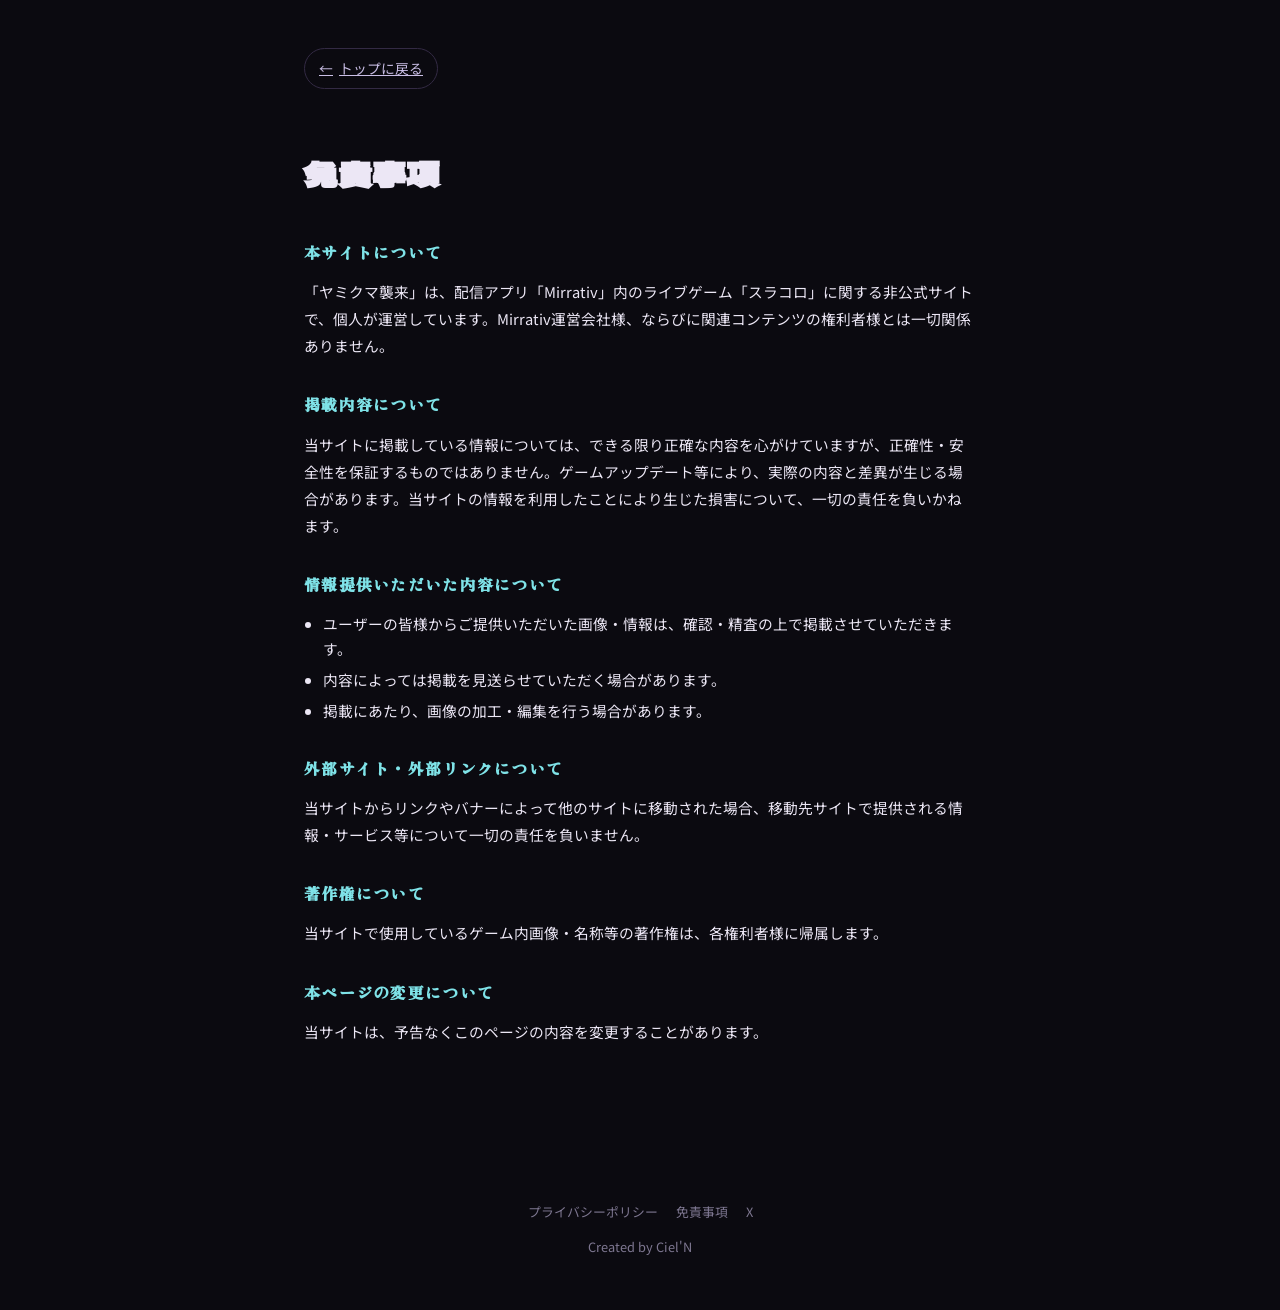
==== disclaimer.html @ 80bed565 "Initial commit" ====
<!DOCTYPE html>
<html lang="ja">
<head>
  <!-- Google tag (gtag.js) -->
  <script async src="https://www.googletagmanager.com/gtag/js?id=G-BKD9T5BP9D"></script>
  <script>
    window.dataLayer = window.dataLayer || [];
    function gtag(){dataLayer.push(arguments);}
    gtag('js', new Date());

    gtag('config', 'G-BKD9T5BP9D');
  </script>

  <meta charset="UTF-8">
  <meta name="viewport" content="width=device-width, initial-scale=1.0">
  <title>免責事項｜ヤミクマ襲来</title>
  <link rel="preconnect" href="https://fonts.googleapis.com">
  <link rel="preconnect" href="https://fonts.gstatic.com" crossorigin>
  <link href="https://fonts.googleapis.com/css2?family=Dela+Gothic+One&family=Zen+Antique&family=Noto+Sans+JP:wght@400;500;700;900&display=swap" rel="stylesheet">
  <link rel="stylesheet" href="style.css">
</head>
<body>

  <main class="sub-page">
    <a class="back-link" href="index.html"><span aria-hidden="true">←</span> トップに戻る</a>

    <h1 class="sub-page__title">免責事項</h1>

    <section class="sub-page__section">
      <h2>本サイトについて</h2>
      <p>「ヤミクマ襲来」は、配信アプリ「Mirrativ」内のライブゲーム「スラコロ」に関する非公式サイトで、個人が運営しています。Mirrativ運営会社様、ならびに関連コンテンツの権利者様とは一切関係ありません。</p>
    </section>

    <section class="sub-page__section">
      <h2>掲載内容について</h2>
      <p>当サイトに掲載している情報については、できる限り正確な内容を心がけていますが、正確性・安全性を保証するものではありません。ゲームアップデート等により、実際の内容と差異が生じる場合があります。当サイトの情報を利用したことにより生じた損害について、一切の責任を負いかねます。</p>
    </section>

    <section class="sub-page__section">
      <h2>情報提供いただいた内容について</h2>
      <ul>
        <li>ユーザーの皆様からご提供いただいた画像・情報は、確認・精査の上で掲載させていただきます。</li>
        <li>内容によっては掲載を見送らせていただく場合があります。</li>
        <li>掲載にあたり、画像の加工・編集を行う場合があります。</li>
      </ul>
    </section>

    <section class="sub-page__section">
      <h2>外部サイト・外部リンクについて</h2>
      <p>当サイトからリンクやバナーによって他のサイトに移動された場合、移動先サイトで提供される情報・サービス等について一切の責任を負いません。</p>
    </section>

    <section class="sub-page__section">
      <h2>著作権について</h2>
      <p>当サイトで使用しているゲーム内画像・名称等の著作権は、各権利者様に帰属します。</p>
    </section>

    <section class="sub-page__section">
      <h2>本ページの変更について</h2>
      <p>当サイトは、予告なくこのページの内容を変更することがあります。</p>
    </section>
  </main>

  <footer class="footer">
    <nav class="footer__links">
      <a href="privacy.html">プライバシーポリシー</a>
      <a href="disclaimer.html">免責事項</a>
      <a href="https://x.com/yu_cielkun" target="_blank" rel="noopener noreferrer">X</a>
    </nav>
    <p>Created by Ciel'N</p>
  </footer>

</body>
</html>
---- style.css ----
/* ==========================================================
  ヤミクマ襲来 ─ トークン定義
  ========================================================== */
  :root {
  --void: #0b0a10;        /* 背景（漆黒） */
  --ink: #17131f;         /* パネル/カード地 */
  --ink-soft: #1f1a29;    /* パネル地（明） */
  --fur-line: #332a44;    /* 境界線（毛並みの影） */
  --spirit: #8257e8;      /* メインアクセント（紫のオーラ） */
  --spirit-deep: #5a3bb0; /* 紫の濃色 */
  --lilac: #cabfe6;       /* 耳の内側/鼻先の淡紫 */
  --bone: #ece7f5;        /* 本文の明色 */
  --wisp: #7fe3e8;        /* 幽体の尻尾（水色アクセント） */

  --font-display: "Dela Gothic One", sans-serif;
  --font-label: "Zen Antique", serif;
  --font-body: "Noto Sans JP", sans-serif;
}

* { box-sizing: border-box; }

html { scroll-behavior: smooth; }

body {
  margin: 0;
  min-height: 100vh;
  background: var(--void);
  color: var(--bone);
  font-family: var(--font-body);
  line-height: 1.7;
}

.sr-only {
  position: absolute;
  width: 1px; height: 1px;
  overflow: hidden;
  clip: rect(0 0 0 0);
  white-space: nowrap;
}

a, button { font-family: inherit; }

:focus-visible {
  outline: 2px solid var(--wisp);
  outline-offset: 3px;
}

/* ==========================================================
    ヘッダー
    ========================================================== */
.header {
  position: relative;
  padding: 56px 24px 40px;
  text-align: center;
  background:
    radial-gradient(120% 140% at 50% -10%, rgba(130, 87, 232, .35), transparent 60%),
    linear-gradient(180deg, #171225 0%, #0f0c17 100%);
}

.header__inner { max-width: 720px; margin: 0 auto; }

.header__eyebrow {
  font-family: var(--font-label);
  letter-spacing: .18em;
  font-size: .78rem;
  color: var(--wisp);
  opacity: .85;
  margin: 0 0 18px;
}

.header__title {
  margin: 0;
  font-family: var(--font-display);
  font-size: clamp(2.6rem, 8vw, 4.6rem);
  line-height: 1.1;
  color: var(--bone);
  text-shadow:
    0 0 18px rgba(130, 87, 232, .75),
    0 0 46px rgba(130, 87, 232, .45);
  position: relative;
  display: inline-block;
}

.header__title span[aria-hidden] {
  position: relative;
  display: inline-block;
  animation: title-settle 1.4s ease-out both;
}

@keyframes title-settle {
  0%   { opacity: 0; filter: blur(2px); transform: translate(0, 0); }
  6%   { opacity: 1; transform: translate(-3px, 1px); }
  12%  { opacity: .2; transform: translate(4px, -1px); }
  18%  { opacity: 1; transform: translate(-2px, 0); }
  24%  { opacity: .3; transform: translate(3px, 1px); }
  30%  { opacity: 1; transform: translate(0, 0); filter: blur(0); }
  100% { opacity: 1; transform: translate(0, 0); }
}

.header__sub {
  margin: 18px 0 0;
  color: var(--lilac);
  letter-spacing: .06em;
  font-size: .98rem;
}

@media (prefers-reduced-motion: reduce) {
  .header__title span[aria-hidden] { animation: none; opacity: 1; }
}

/* ==========================================================
    テロップ（ループ告知バナー）
    ========================================================== */
.ticker {
  position: relative;
  overflow: hidden;
  padding: 6px 0;
  background: linear-gradient(115deg, #5a1f8f 0%, #9b3fd6 35%, #e04fd1 60%, #9b3fd6 85%, #5a1f8f 100%);
  border-top: 1px solid rgba(255, 255, 255, .25);
  border-bottom: 1px solid rgba(0, 0, 0, .35);
}

.ticker::after {
  content: "";
  position: absolute;
  inset: 0;
  background: linear-gradient(120deg, transparent 42%, rgba(255, 255, 255, .35) 50%, transparent 58%);
  pointer-events: none;
}

.ticker__track {
  display: inline-block;
  white-space: nowrap;
  padding-left: 100%;
  animation: ticker-scroll 12s linear infinite;
}

@keyframes ticker-scroll {
  from { transform: translateX(0); }
  to   { transform: translateX(-100%); }
}

.ticker__item {
  display: inline-block;
  font-family: var(--font-body);
  font-weight: 700;
  font-size: 1.08rem;
  color: var(--wisp);
  text-shadow:
    -1.5px -1.5px 0 #2b0f45, 1.5px -1.5px 0 #2b0f45,
    -1.5px 1.5px 0 #2b0f45, 1.5px 1.5px 0 #2b0f45,
    0 2px 8px rgba(0, 0, 0, .4);
}

@media (prefers-reduced-motion: reduce) {
  .ticker__track { animation: none; padding-left: 24px; }
}

/* 危険ニュアンスのバリエーション（比較用） */
.ticker--danger {
  background: repeating-linear-gradient(
    135deg,
    #8257e8 0px, #8257e8 28px,
    #180c10 28px, #180c10 56px
  );
  border-top-color: rgba(255, 210, 90, .5);
  animation: danger-pulse 1.4s ease-in-out infinite;
}

.ticker--danger::after { display: none; }

@keyframes danger-pulse {
  0%, 100% { filter: brightness(1); }
  50%      { filter: brightness(1.25); }
}

@media (prefers-reduced-motion: reduce) {
  .ticker--danger { animation: none; }
}

/* ==========================================================
    メイン共通
    ========================================================== */
.main {
  max-width: 1080px;
  margin: 0 auto;
  padding: 28px 24px 96px;
}

.briefing {
  display: flex;
  align-items: center;
  gap: 12px;
  margin: 0 0 32px;
  padding: 16px 20px;
  background: var(--ink);
  border: 1px solid var(--fur-line);
  border-left: 3px solid var(--spirit);
  border-radius: 4px;
  font-weight: 700;
  font-size: 1rem;
}

.briefing__icon { color: var(--spirit); flex-shrink: 0; }

.briefing-note {
  margin-top: 28px;
  color: var(--lilac);
  opacity: .65;
  font-size: .82rem;
  text-align: center;
}

.report-btn {
  display: block;
  width: fit-content;
  margin: 18px auto 0;
  padding: 11px 26px;
  background: var(--spirit);
  border: none;
  border-radius: 999px;
  color: #fff;
  font-weight: 700;
  font-size: .92rem;
  cursor: pointer;
  transition: background .15s ease, transform .15s ease;
}

.report-btn:hover,
.report-btn:focus-visible {
  background: var(--spirit-deep);
  transform: translateY(-2px);
}

/* ==========================================================
    モンスターカード（一覧）
    ========================================================== */
.monster-grid {
  display: grid;
  grid-template-columns: repeat(auto-fill, minmax(210px, 1fr));
  gap: 20px;
}

.monster-card {
  position: relative;
  display: flex;
  flex-direction: column;
  align-items: center;
  gap: 14px;
  padding: 22px 16px 20px;
  background: linear-gradient(180deg, var(--ink-soft), var(--ink));
  border: 1px solid var(--fur-line);
  border-radius: 6px;
  color: var(--bone);
  cursor: pointer;
  text-align: center;
  transition: transform .18s ease, border-color .18s ease, box-shadow .18s ease;
}

.monster-card:hover,
.monster-card:focus-visible {
  transform: translateY(-4px);
  border-color: var(--spirit);
  box-shadow: 0 10px 28px rgba(130, 87, 232, .28);
}

.monster-card__tag {
  position: absolute;
  top: 10px;
  left: 10px;
  font-family: var(--font-label);
  font-size: .68rem;
  letter-spacing: .12em;
  color: var(--wisp);
  opacity: .75;
}

.monster-card__thumb {
  position: relative;
  width: 108px;
  height: 108px;
  display: flex;
  align-items: center;
  justify-content: center;
}

.monster-card__thumb svg,
.monster-card__thumb img { width: 100%; height: 100%; object-fit: contain; }

.monster-card__name {
  font-weight: 700;
  font-size: .96rem;
}

@media (prefers-reduced-motion: reduce) {
  .monster-card { transition: none; }
}

/* ==========================================================
    詳細ビュー（異変状態）
    ========================================================== */
.view--detail { animation: view-fade .35s ease both; }

@keyframes view-fade {
  from { opacity: 0; transform: translateY(8px); }
  to   { opacity: 1; transform: translateY(0); }
}

@media (prefers-reduced-motion: reduce) {
  .view--detail { animation: none; }
}

.back-link {
  display: inline-flex;
  align-items: center;
  gap: 6px;
  margin-bottom: 28px;
  padding: 8px 14px;
  background: transparent;
  border: 1px solid var(--fur-line);
  border-radius: 999px;
  color: var(--lilac);
  font-size: .86rem;
  cursor: pointer;
  transition: border-color .15s ease, color .15s ease;
}

.back-link:hover { border-color: var(--wisp); color: var(--wisp); }

.detail-head {
  text-align: center;
  margin-bottom: 36px;
}

.detail-head__emblem {
  display: inline-flex;
  color: var(--spirit);
  filter: drop-shadow(0 0 10px rgba(130, 87, 232, .6));
  margin-bottom: 8px;
}

.detail-head__name {
  margin: 4px 0 0;
  font-family: var(--font-display);
  font-size: clamp(1.5rem, 4vw, 2.1rem);
}

.detail-head__hint {
  margin: 10px auto 0;
  max-width: 520px;
  color: var(--lilac);
  font-size: .88rem;
}

.detail-section { margin-bottom: 40px; }
.detail-section:last-child { margin-bottom: 0; }

.detail-section__title {
  display: flex;
  align-items: center;
  gap: 9px;
  margin: 0 0 16px;
  font-family: var(--font-label);
  font-size: .92rem;
  letter-spacing: .12em;
  color: var(--lilac);
}

.detail-section__title::before {
  content: "";
  width: 6px;
  height: 6px;
  border-radius: 50%;
  background: var(--lilac);
  flex-shrink: 0;
}

.detail-section--anomaly .detail-section__title { color: var(--spirit); }

.detail-section--anomaly .detail-section__title::before {
  width: 0;
  height: 0;
  border-radius: 0;
  border-left: 5px solid transparent;
  border-right: 5px solid transparent;
  border-bottom: 8px solid var(--spirit);
  background: none;
}

.reference-grid,
.anomaly-grid {
  display: grid;
  grid-template-columns: repeat(auto-fill, minmax(240px, 1fr));
  gap: 22px;
}

.state-card {
  display: block;
  width: 100%;
  padding: 20px;
  background: var(--ink);
  border: 1px solid var(--fur-line);
  border-radius: 6px;
  position: relative;
  overflow: hidden;
  text-align: left;
  font: inherit;
  color: inherit;
  cursor: pointer;
  transition: transform .18s ease, border-color .18s ease, box-shadow .18s ease;
}

.state-card:hover,
.state-card:focus-visible {
  transform: translateY(-3px);
  border-color: var(--spirit);
  box-shadow: 0 10px 24px rgba(130, 87, 232, .24);
}

.state-card::before {
  content: "";
  position: absolute;
  inset: 0;
  background: radial-gradient(120% 60% at 50% 0%, rgba(130, 87, 232, .12), transparent 70%);
  pointer-events: none;
}

.state-card--anomaly::before {
  background: radial-gradient(120% 60% at 50% 0%, rgba(130, 87, 232, .18), transparent 70%);
}

.state-card__thumb {
  width: 100%;
  aspect-ratio: 1 / 1;
  max-width: 180px;
  margin: 0 auto;
  display: flex;
  align-items: center;
  justify-content: center;
}

.state-card__thumb svg,
.state-card__thumb img {
  width: 100%;
  height: 100%;
  object-fit: contain;
}

.state-card__note {
  margin: 0 0 14px;
  font-size: .92rem;
  color: var(--bone);
  text-align: center;
}

@media (prefers-reduced-motion: reduce) {
  .state-card { transition: none; }
}

.state-card__note mark {
  background: none;
  color: var(--spirit);
  text-decoration: underline dashed var(--spirit);
  text-underline-offset: 3px;
}

/* ==========================================================
    拡大画像モーダル
    ========================================================== */
.modal {
  position: fixed;
  inset: 0;
  z-index: 100;
  display: flex;
  align-items: center;
  justify-content: center;
  padding: 24px;
}

.modal[hidden] { display: none; }

.modal__backdrop {
  position: absolute;
  inset: 0;
  background: rgba(6, 5, 10, .86);
  backdrop-filter: blur(4px);
}

.modal__panel {
  position: relative;
  width: 100%;
  max-width: 620px;
  max-height: 88vh;
  overflow-y: auto;
  padding: 28px;
  background: linear-gradient(180deg, var(--ink-soft), var(--ink));
  border: 1px solid var(--spirit);
  border-radius: 8px;
  box-shadow: 0 20px 60px rgba(0, 0, 0, .5), 0 0 40px rgba(130, 87, 232, .2);
  animation: modal-in .2s ease both;
}

@keyframes modal-in {
  from { opacity: 0; transform: translateY(10px) scale(.98); }
  to   { opacity: 1; transform: translateY(0) scale(1); }
}

@media (prefers-reduced-motion: reduce) {
  .modal__panel { animation: none; }
}

.modal__close {
  position: absolute;
  top: 14px;
  right: 14px;
  width: 34px;
  height: 34px;
  border-radius: 50%;
  border: 1px solid var(--fur-line);
  background: var(--ink);
  color: var(--lilac);
  font-size: 1.2rem;
  line-height: 1;
  cursor: pointer;
}

.modal__close:hover { border-color: var(--wisp); color: var(--wisp); }

.modal__figure {
  max-width: 320px;
  margin: 0 auto;
}

.modal__figure img,
.modal__figure svg { width: 100%; height: auto; display: block; }

.modal__caption {
  margin: 16px 0 0;
  text-align: center;
  color: var(--lilac);
  font-size: .9rem;
}

.modal__eyebrow {
  margin: 0 0 6px;
  font-family: var(--font-label);
  font-size: .82rem;
  letter-spacing: .1em;
  color: var(--spirit);
}

.modal__note {
  margin: 0 0 24px;
  font-size: .96rem;
}

.modal__compare {
  display: grid;
  grid-template-columns: 1fr 1fr;
  gap: 16px;
  margin-bottom: 24px;
}

.modal__compare-item { text-align: center; }

.modal__compare-label {
  display: block;
  margin-bottom: 8px;
  font-family: var(--font-label);
  font-size: .78rem;
  letter-spacing: .08em;
  color: var(--lilac);
}

.modal__compare-item:last-child .modal__compare-label { color: var(--spirit); }

.modal__compare-item img,
.modal__compare-item svg { width: 100%; height: auto; display: block; border-radius: 4px; }

.modal__point {
  margin: 0;
  font-size: .92rem;
  color: var(--bone);
}

.modal__list {
  margin: 0 0 24px;
  padding-left: 1.3em;
  display: flex;
  flex-direction: column;
  gap: 8px;
  font-size: .9rem;
  line-height: 1.6;
  color: var(--bone);
}

.modal__cta {
  display: block;
  width: 100%;
  padding: 13px 20px;
  background: var(--spirit);
  border-radius: 999px;
  color: #fff;
  font-weight: 700;
  font-size: .94rem;
  text-align: center;
  text-decoration: none;
  transition: background .15s ease;
}

.modal__cta:hover { background: var(--spirit-deep); }

/* ==========================================================
    フッター
    ========================================================== */
.footer {
  padding: 28px 24px 40px;
  text-align: center;
  color: var(--lilac);
  opacity: .6;
  font-size: .8rem;
}

.footer__links {
  display: flex;
  justify-content: center;
  flex-wrap: wrap;
  gap: 8px 18px;
  margin-bottom: 12px;
  font-size: .8rem;
}

.footer__links a {
  color: var(--lilac);
  text-decoration: none;
}

.footer__links a:hover { color: var(--wisp); text-decoration: underline; }

/* ==========================================================
    サブページ（プライバシーポリシー・免責事項）
    ========================================================== */
.sub-page {
  max-width: 720px;
  margin: 0 auto;
  padding: 48px 24px 96px;
}

.sub-page__title {
  margin: 28px 0 36px;
  font-family: var(--font-display);
  font-size: clamp(1.5rem, 5vw, 2.1rem);
  color: var(--bone);
}

.sub-page__section { margin-bottom: 32px; }

.sub-page__section h2 {
  margin: 0 0 12px;
  font-family: var(--font-label);
  font-size: 1rem;
  letter-spacing: .08em;
  color: var(--wisp);
}

.sub-page__section p {
  margin: 0 0 10px;
  font-size: .92rem;
  line-height: 1.85;
  color: var(--bone);
}

.sub-page__section ul {
  margin: 0 0 10px;
  padding-left: 1.3em;
  display: flex;
  flex-direction: column;
  gap: 6px;
  font-size: .92rem;
  line-height: 1.7;
  color: var(--bone);
}

.sub-page__section a { color: var(--wisp); }

/* ==========================================================
    スマホレイアウト（一覧・詳細とも3グリッド固定）
    ========================================================== */
@media (max-width: 640px) {
  .main { padding: 32px 12px 64px; }

  .monster-grid,
  .reference-grid,
  .anomaly-grid {
    grid-template-columns: repeat(3, 1fr);
    gap: 8px;
  }

  .monster-card {
    padding: 12px 6px 10px;
    gap: 8px;
    border-radius: 4px;
  }

  .monster-card__tag {
    top: 6px;
    left: 6px;
    font-size: .52rem;
  }

  .monster-card__thumb { width: 56px; height: 56px; }

  .monster-card__name {
    font-size: .66rem;
    line-height: 1.35;
  }

  .state-card { padding: 10px 8px; border-radius: 4px; }

  .state-card__thumb { max-width: 100%; margin-bottom: 6px; }

  .state-card__note {
    font-size: .68rem;
    line-height: 1.5;
  }

  .modal__panel { padding: 20px; }
  .modal__figure { max-width: 240px; }
  .modal__compare { gap: 8px; }
  .modal__compare-label { font-size: .68rem; }

  .ticker__item { font-size: .92rem; }
}
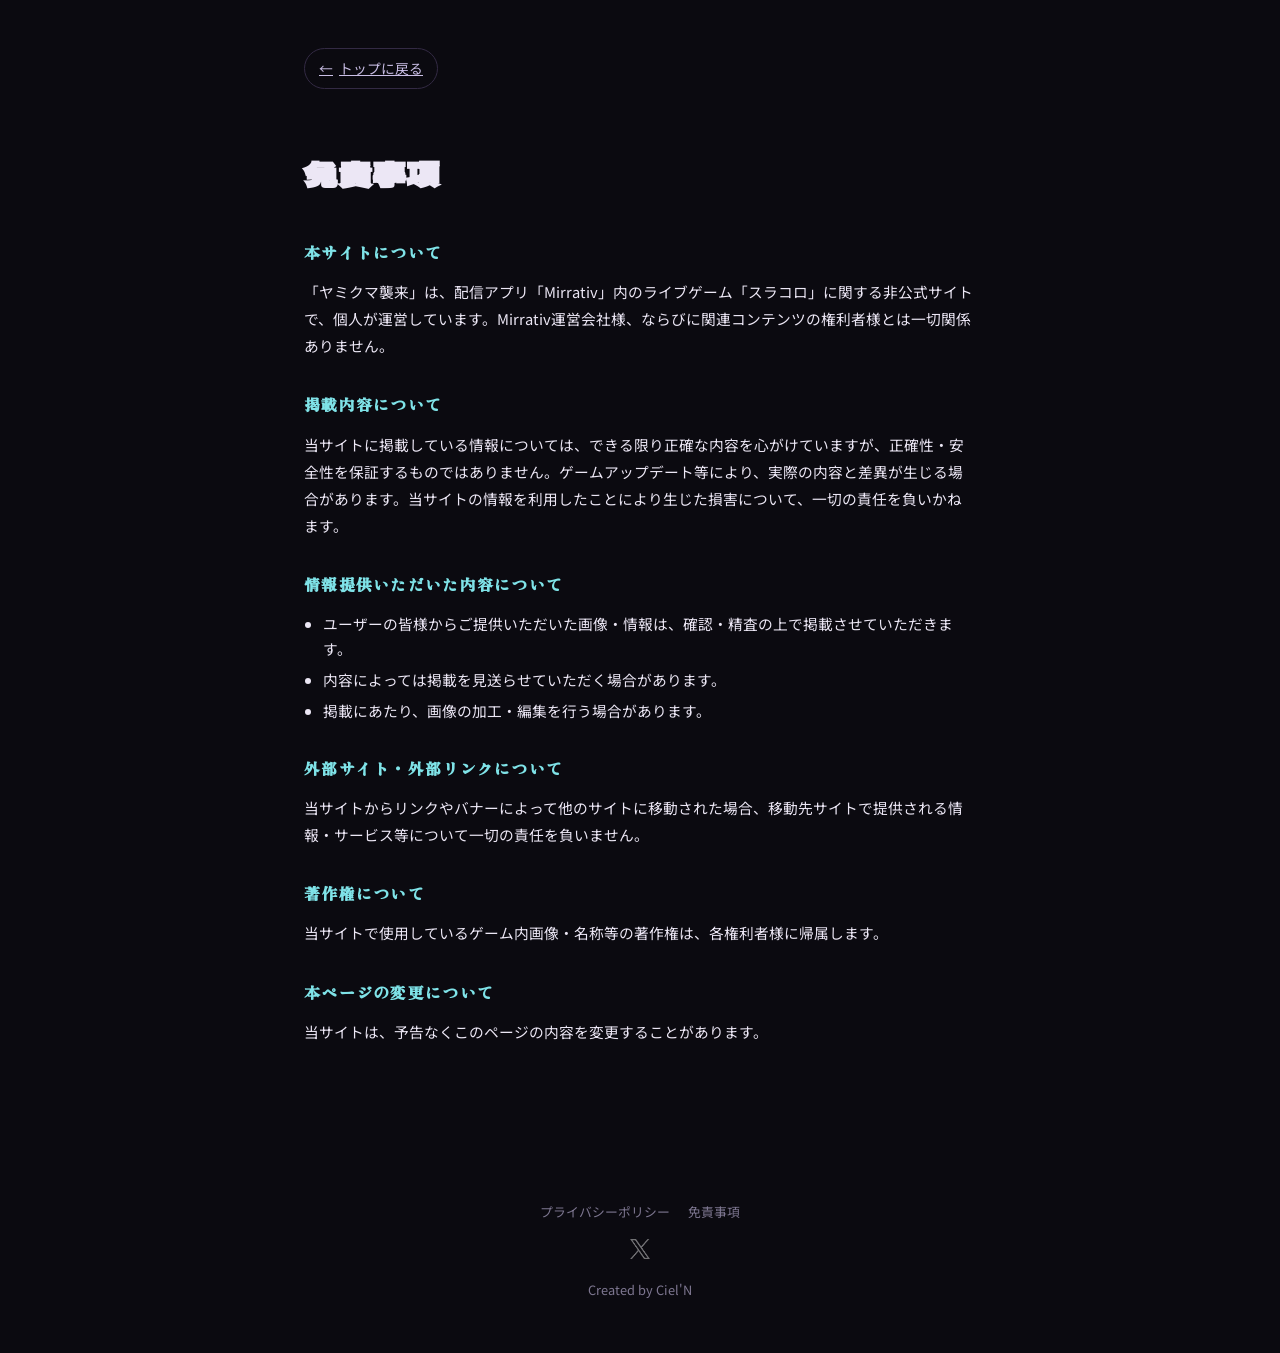
==== commit 36ca2f92: "ヤミクマロゴの調整・設定/フッターレイアウトの調整/その他微調整" ====
--- a/disclaimer.html
+++ b/disclaimer.html
@@ -17,7 +17,7 @@
   <link rel="preconnect" href="https://fonts.googleapis.com">
   <link rel="preconnect" href="https://fonts.gstatic.com" crossorigin>
   <link href="https://fonts.googleapis.com/css2?family=Dela+Gothic+One&family=Zen+Antique&family=Noto+Sans+JP:wght@400;500;700;900&display=swap" rel="stylesheet">
-  <link rel="stylesheet" href="style.css">
+  <link rel="stylesheet" href="style.css?v=0.0.0">
 </head>
 <body>
 
@@ -65,8 +65,10 @@
     <nav class="footer__links">
       <a href="privacy.html">プライバシーポリシー</a>
       <a href="disclaimer.html">免責事項</a>
-      <a href="https://x.com/yu_cielkun" target="_blank" rel="noopener noreferrer">X</a>
     </nav>
+    <a class="footer__x" href="https://x.com/yu_cielkun" target="_blank" rel="noopener noreferrer" aria-label="X（旧Twitter）">
+      <img src="images/x-logo-white.png" alt="" width="20" height="20">
+    </a>
     <p>Created by Ciel'N</p>
   </footer>
 
--- a/style.css
+++ b/style.css
@@ -1,7 +1,7 @@
 /* ==========================================================
-  ヤミクマ襲来 ─ トークン定義
-  ========================================================== */
-  :root {
+ヤミクマ襲来 ─ トークン定義
+========================================================== */
+:root {
   --void: #0b0a10;        /* 背景（漆黒） */
   --ink: #17131f;         /* パネル/カード地 */
   --ink-soft: #1f1a29;    /* パネル地（明） */
@@ -156,7 +156,6 @@
   .ticker__track { animation: none; padding-left: 24px; }
 }
 
-/* 危険ニュアンスのバリエーション（比較用） */
 .ticker--danger {
   background: repeating-linear-gradient(
     135deg,
@@ -395,9 +394,11 @@
 }
 
 .state-card {
-  display: block;
+  display: flex;
+  flex-direction: column;
   width: 100%;
   padding: 20px;
+  gap: 20px;
   background: var(--ink);
   border: 1px solid var(--fur-line);
   border-radius: 6px;
@@ -429,6 +430,16 @@
   background: radial-gradient(120% 60% at 50% 0%, rgba(130, 87, 232, .18), transparent 70%);
 }
 
+.state-card--empty {
+  cursor: default;
+}
+
+.state-card--empty:hover {
+  transform: none;
+  border-color: var(--fur-line);
+  box-shadow: none;
+}
+
 .state-card__thumb {
   width: 100%;
   aspect-ratio: 1 / 1;
@@ -447,7 +458,7 @@
 }
 
 .state-card__note {
-  margin: 0 0 14px;
+  margin: 0;
   font-size: .92rem;
   color: var(--bone);
   text-align: center;
@@ -585,13 +596,26 @@
 
 .modal__list {
   margin: 0 0 24px;
-  padding-left: 1.3em;
+  padding-left: 0;
   display: flex;
   flex-direction: column;
   gap: 8px;
   font-size: .9rem;
   line-height: 1.6;
   color: var(--bone);
+  list-style: none;
+}
+
+.modal__list li {
+  position: relative;
+  padding-left: 1.6em;
+}
+
+.modal__list li::before {
+  content: "✔️";
+  position: absolute;
+  top: 0;
+  left: 0;
 }
 
 .modal__cta {
@@ -637,6 +661,22 @@
 
 .footer__links a:hover { color: var(--wisp); text-decoration: underline; }
 
+.footer__x {
+  display: block;
+  width: fit-content;
+  margin: 16px auto 20px;
+  opacity: .7;
+  transition: opacity .15s ease;
+}
+
+.footer__x:hover { opacity: 1; }
+
+.footer__x img {
+  display: block;
+  width: 20px;
+  height: 20px;
+}
+
 /* ==========================================================
     サブページ（プライバシーポリシー・免責事項）
     ========================================================== */
@@ -715,9 +755,9 @@
     line-height: 1.35;
   }
 
-  .state-card { padding: 10px 8px; border-radius: 4px; }
-
-  .state-card__thumb { max-width: 100%; margin-bottom: 6px; }
+  .state-card { padding: 10px 8px; border-radius: 4px; gap: 10px; }
+
+  .state-card__thumb { max-width: 100%; }
 
   .state-card__note {
     font-size: .68rem;
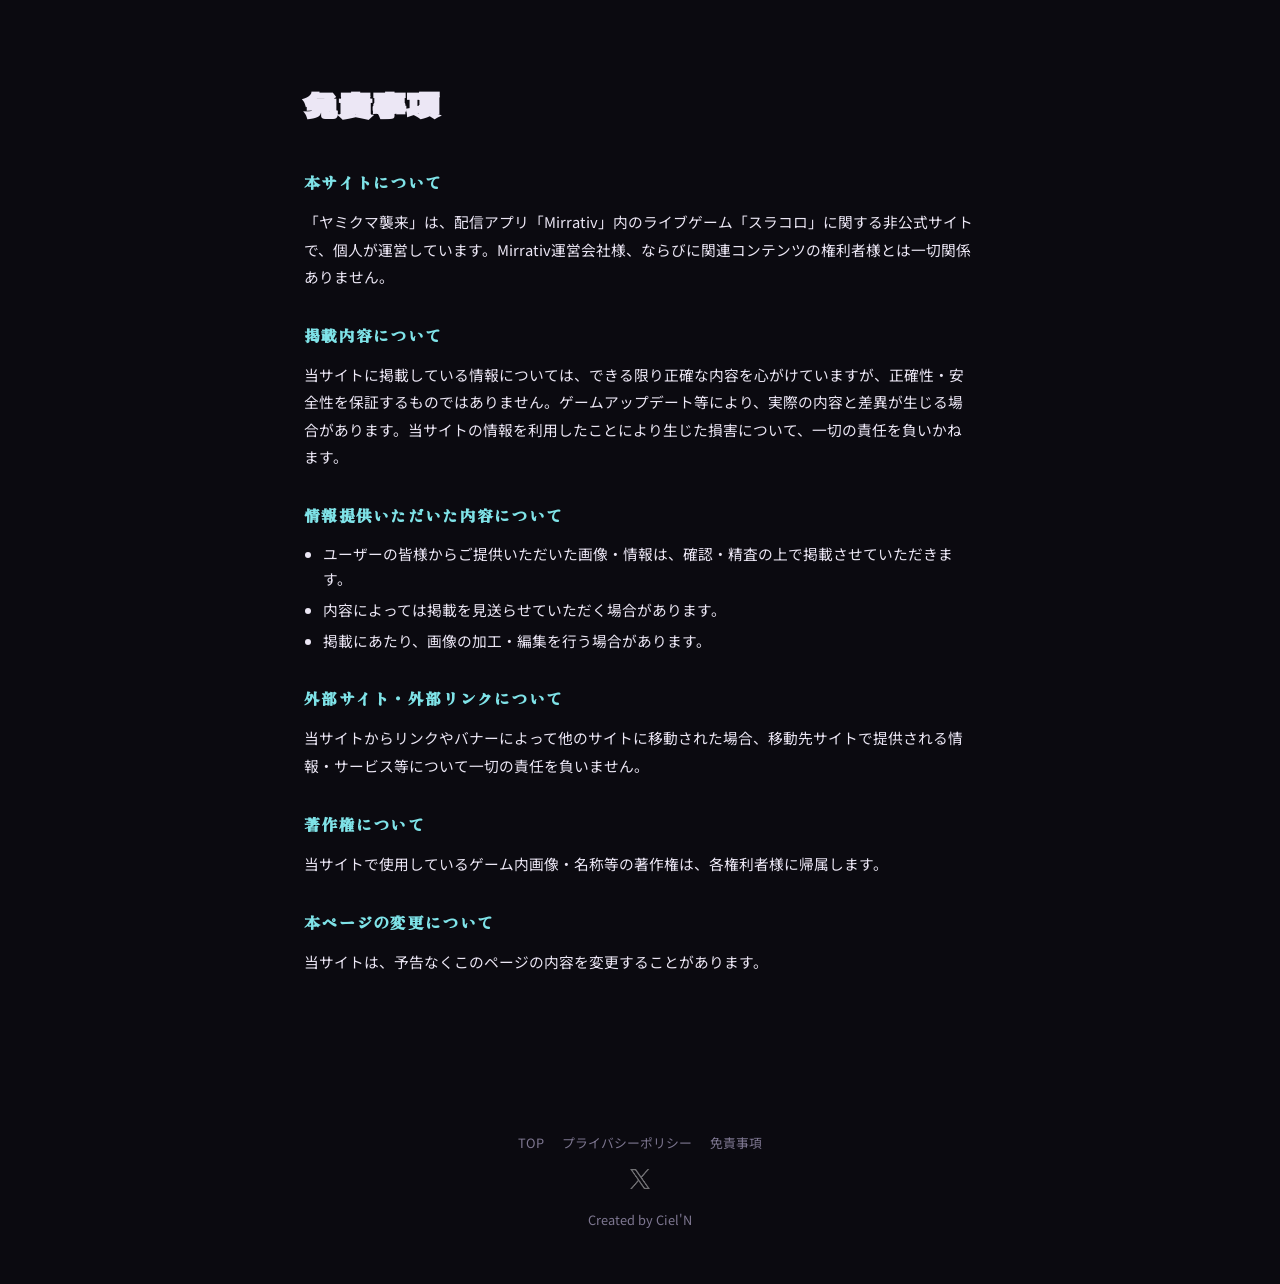
==== commit 4ae17a21: "フッターにTOPを追加" ====
--- a/disclaimer.html
+++ b/disclaimer.html
@@ -63,6 +63,7 @@
 
   <footer class="footer">
     <nav class="footer__links">
+      <a href="index.html">TOP</a>
       <a href="privacy.html">プライバシーポリシー</a>
       <a href="disclaimer.html">免責事項</a>
     </nav>
--- a/style.css
+++ b/style.css
@@ -156,6 +156,7 @@
   .ticker__track { animation: none; padding-left: 24px; }
 }
 
+/* 危険ニュアンスのバリエーション（比較用） */
 .ticker--danger {
   background: repeating-linear-gradient(
     135deg,
@@ -310,17 +311,21 @@
 }
 
 .back-link {
-  display: inline-flex;
+  display: none;
   align-items: center;
   gap: 6px;
-  margin-bottom: 28px;
+  position: fixed;
+  right: 20px;
+  bottom: 20px;
+  z-index: 40;
   padding: 8px 14px;
-  background: transparent;
+  background: var(--ink);
   border: 1px solid var(--fur-line);
   border-radius: 999px;
   color: var(--lilac);
   font-size: .86rem;
   cursor: pointer;
+  box-shadow: 0 4px 16px rgba(0, 0, 0, .35);
   transition: border-color .15s ease, color .15s ease;
 }
 
@@ -635,6 +640,50 @@
 .modal__cta:hover { background: var(--spirit-deep); }
 
 /* ==========================================================
+    画面遷移アニメーション（一覧→詳細）
+    ========================================================== */
+.transition-overlay {
+  position: fixed;
+  inset: 0;
+  z-index: 60;
+  display: flex;
+  align-items: center;
+  justify-content: center;
+  background: var(--void);
+  opacity: 0;
+  pointer-events: none;
+}
+
+.transition-overlay.is-active {
+  opacity: 1;
+  pointer-events: auto;
+}
+
+.transition-overlay.is-leaving {
+  opacity: 0;
+  pointer-events: none;
+  transition: opacity .3s ease;
+}
+
+.transition-overlay__logo {
+  color: var(--spirit);
+}
+
+.transition-overlay.is-active .transition-overlay__logo {
+  animation: transition-spin .45s ease-in-out;
+}
+
+@keyframes transition-spin {
+  0% { transform: scale(1) rotate(0deg); }
+  50% { transform: scale(.5) rotate(180deg); }
+  100% { transform: scale(1) rotate(360deg); }
+}
+
+@media (prefers-reduced-motion: reduce) {
+  .transition-overlay.is-active .transition-overlay__logo { animation: none; }
+}
+
+/* ==========================================================
     フッター
     ========================================================== */
 .footer {
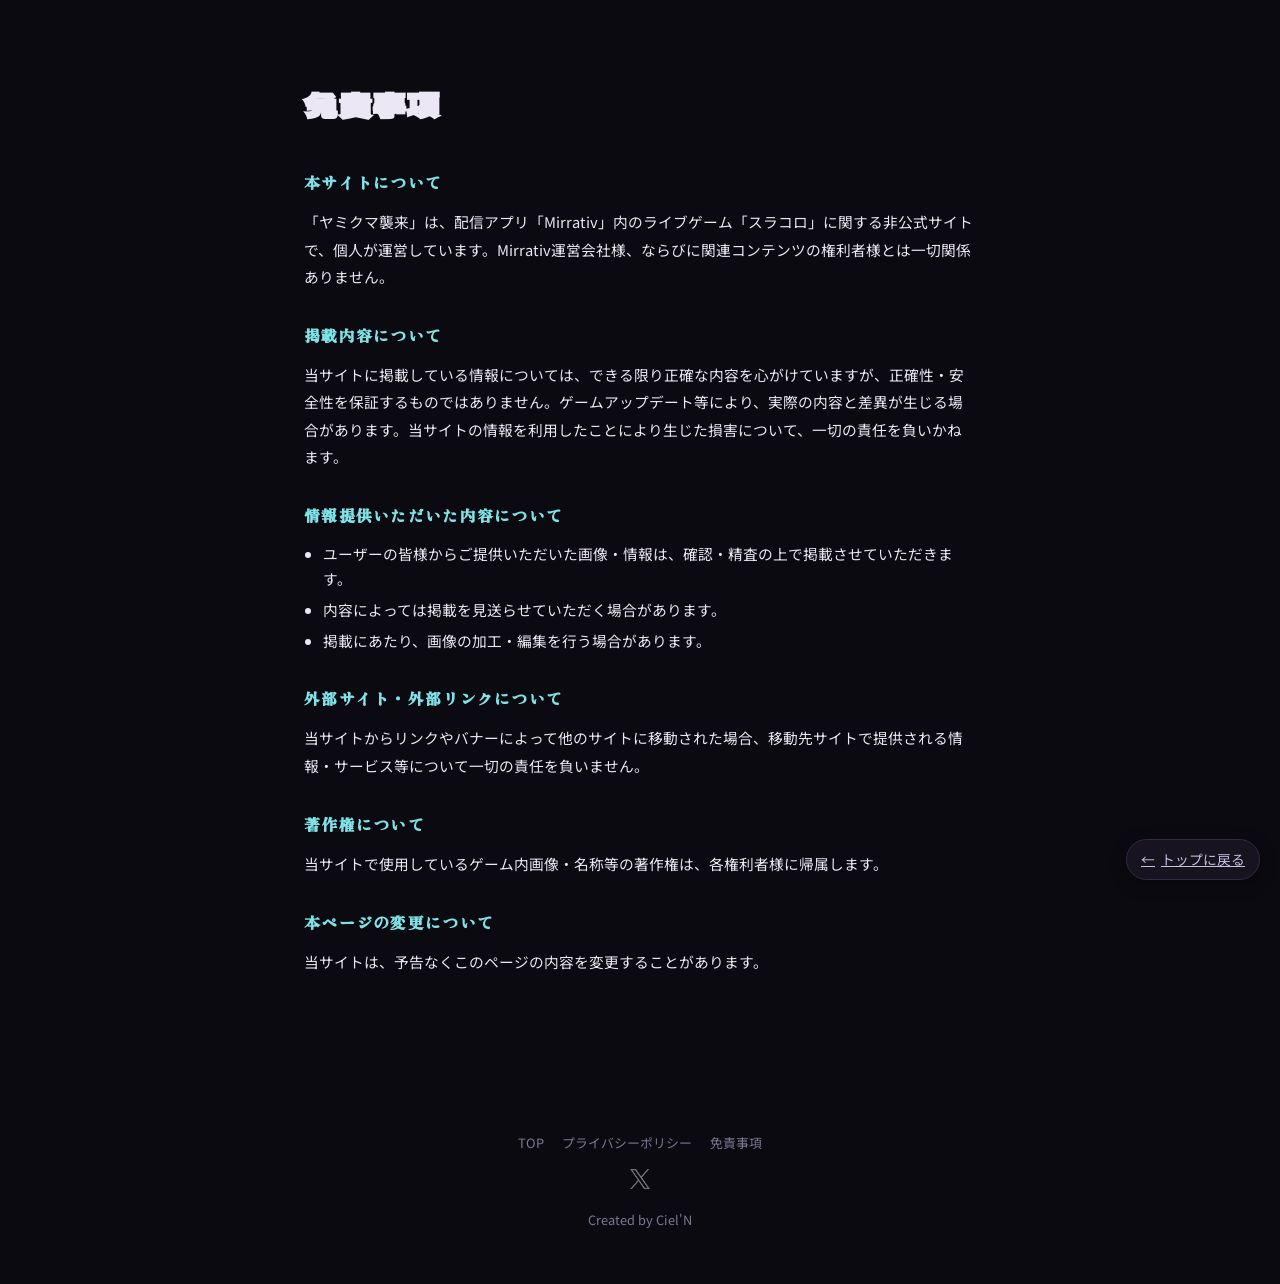
==== commit a8200b76: "ヘッダーアニメーションを周期化/リファクタリング" ====
--- a/disclaimer.html
+++ b/disclaimer.html
@@ -17,7 +17,7 @@
   <link rel="preconnect" href="https://fonts.googleapis.com">
   <link rel="preconnect" href="https://fonts.gstatic.com" crossorigin>
   <link href="https://fonts.googleapis.com/css2?family=Dela+Gothic+One&family=Zen+Antique&family=Noto+Sans+JP:wght@400;500;700;900&display=swap" rel="stylesheet">
-  <link rel="stylesheet" href="style.css?v=0.0.0">
+  <link rel="stylesheet" href="style.css?v=0.0.1">
 </head>
 <body>
 
--- a/style.css
+++ b/style.css
@@ -84,17 +84,17 @@
 .header__title span[aria-hidden] {
   position: relative;
   display: inline-block;
-  animation: title-settle 1.4s ease-out both;
+  animation: title-settle 10s ease-out infinite;
 }
 
 @keyframes title-settle {
-  0%   { opacity: 0; filter: blur(2px); transform: translate(0, 0); }
-  6%   { opacity: 1; transform: translate(-3px, 1px); }
-  12%  { opacity: .2; transform: translate(4px, -1px); }
-  18%  { opacity: 1; transform: translate(-2px, 0); }
-  24%  { opacity: .3; transform: translate(3px, 1px); }
-  30%  { opacity: 1; transform: translate(0, 0); filter: blur(0); }
-  100% { opacity: 1; transform: translate(0, 0); }
+  0%    { opacity: 0; filter: blur(2px); transform: translate(0, 0); }
+  0.84% { opacity: 1; transform: translate(-3px, 1px); }
+  1.68% { opacity: .2; transform: translate(4px, -1px); }
+  2.52% { opacity: 1; transform: translate(-2px, 0); }
+  3.36% { opacity: .3; transform: translate(3px, 1px); }
+  4.2%  { opacity: 1; transform: translate(0, 0); filter: blur(0); }
+  100%  { opacity: 1; transform: translate(0, 0); }
 }
 
 .header__sub {
@@ -299,7 +299,9 @@
 /* ==========================================================
     詳細ビュー（異変状態）
     ========================================================== */
-.view--detail { animation: view-fade .35s ease both; }
+.view--detail {
+  animation: view-fade .35s ease both;
+}
 
 @keyframes view-fade {
   from { opacity: 0; transform: translateY(8px); }
@@ -311,7 +313,7 @@
 }
 
 .back-link {
-  display: none;
+  display: inline-flex;
   align-items: center;
   gap: 6px;
   position: fixed;
@@ -330,6 +332,8 @@
 }
 
 .back-link:hover { border-color: var(--wisp); color: var(--wisp); }
+
+.back-link[hidden] { display: none; }
 
 .detail-head {
   text-align: center;
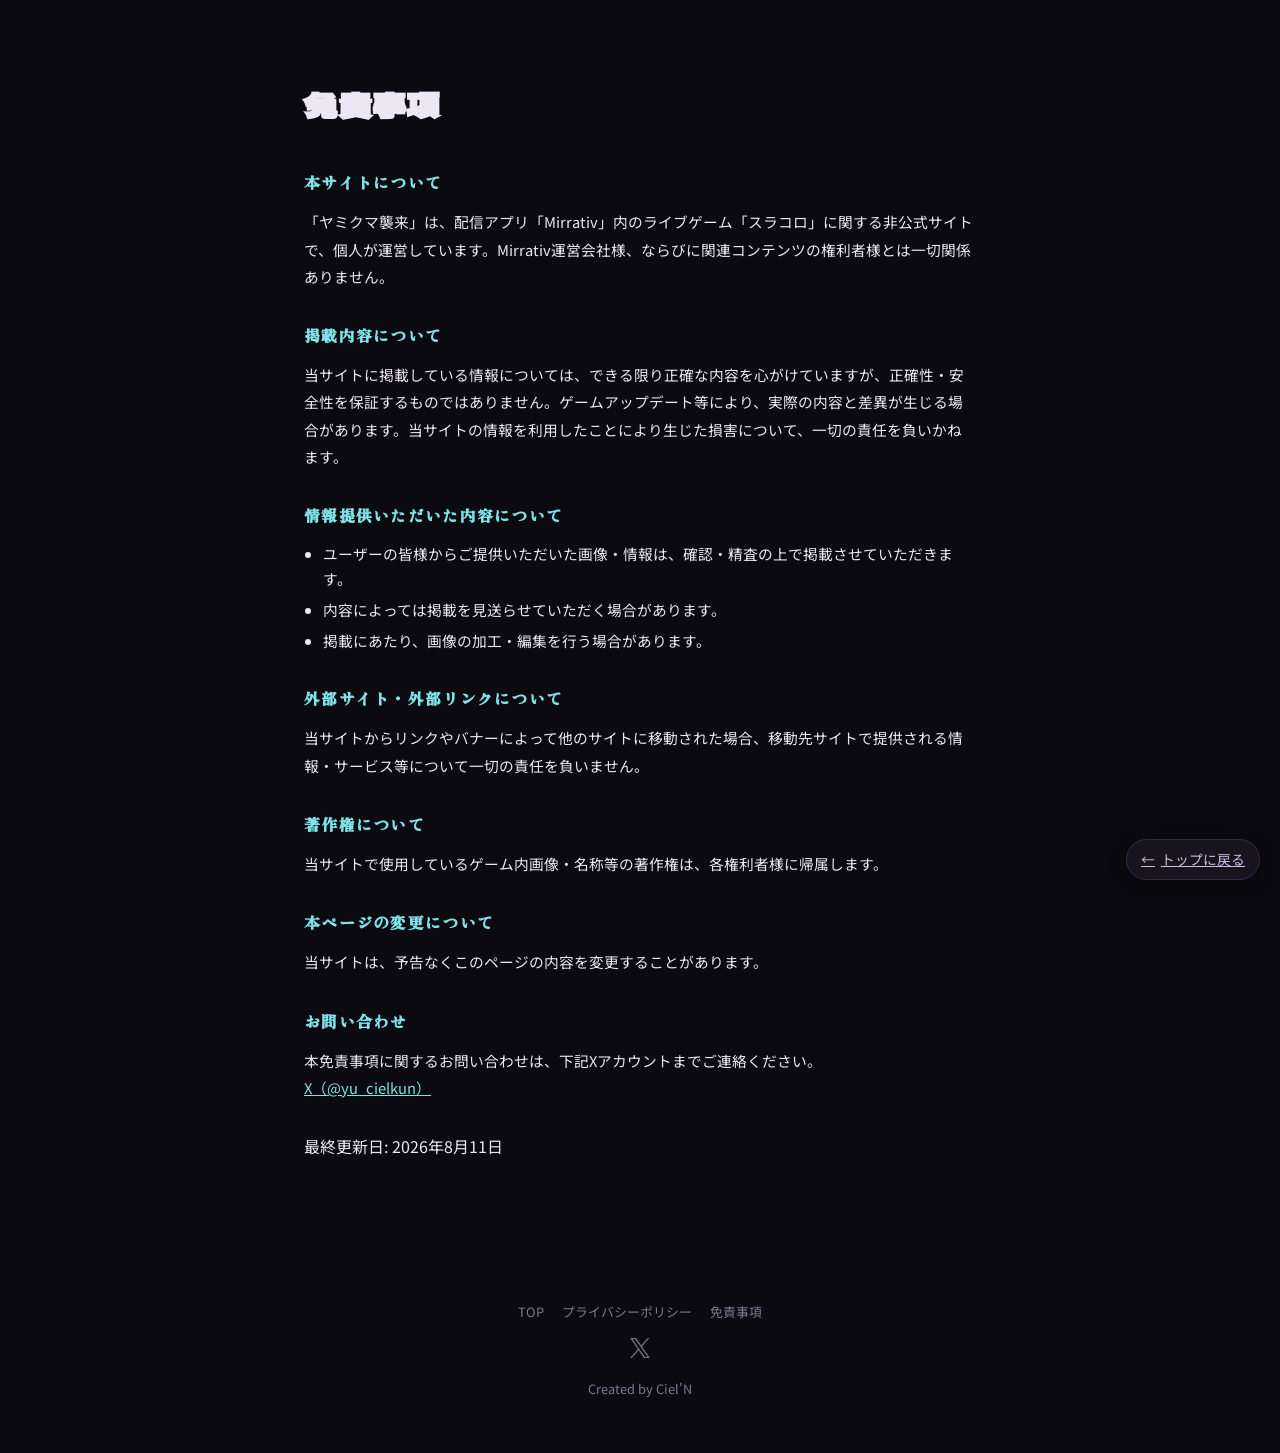
==== commit 2723b62d: "プライバシーポリシー・免責事項の調整" ====
--- a/disclaimer.html
+++ b/disclaimer.html
@@ -59,6 +59,15 @@
       <h2>本ページの変更について</h2>
       <p>当サイトは、予告なくこのページの内容を変更することがあります。</p>
     </section>
+
+    <section class="sub-page__section">
+      <h2>お問い合わせ</h2>
+      <p>本免責事項に関するお問い合わせは、下記Xアカウントまでご連絡ください。<br>
+        <a href="https://x.com/yu_cielkun" target="_blank" rel="noopener noreferrer">X（@yu_cielkun）</a>
+      </p>
+    </section>
+
+    <p>最終更新日: 2026年8月11日</p>
   </main>
 
   <footer class="footer">
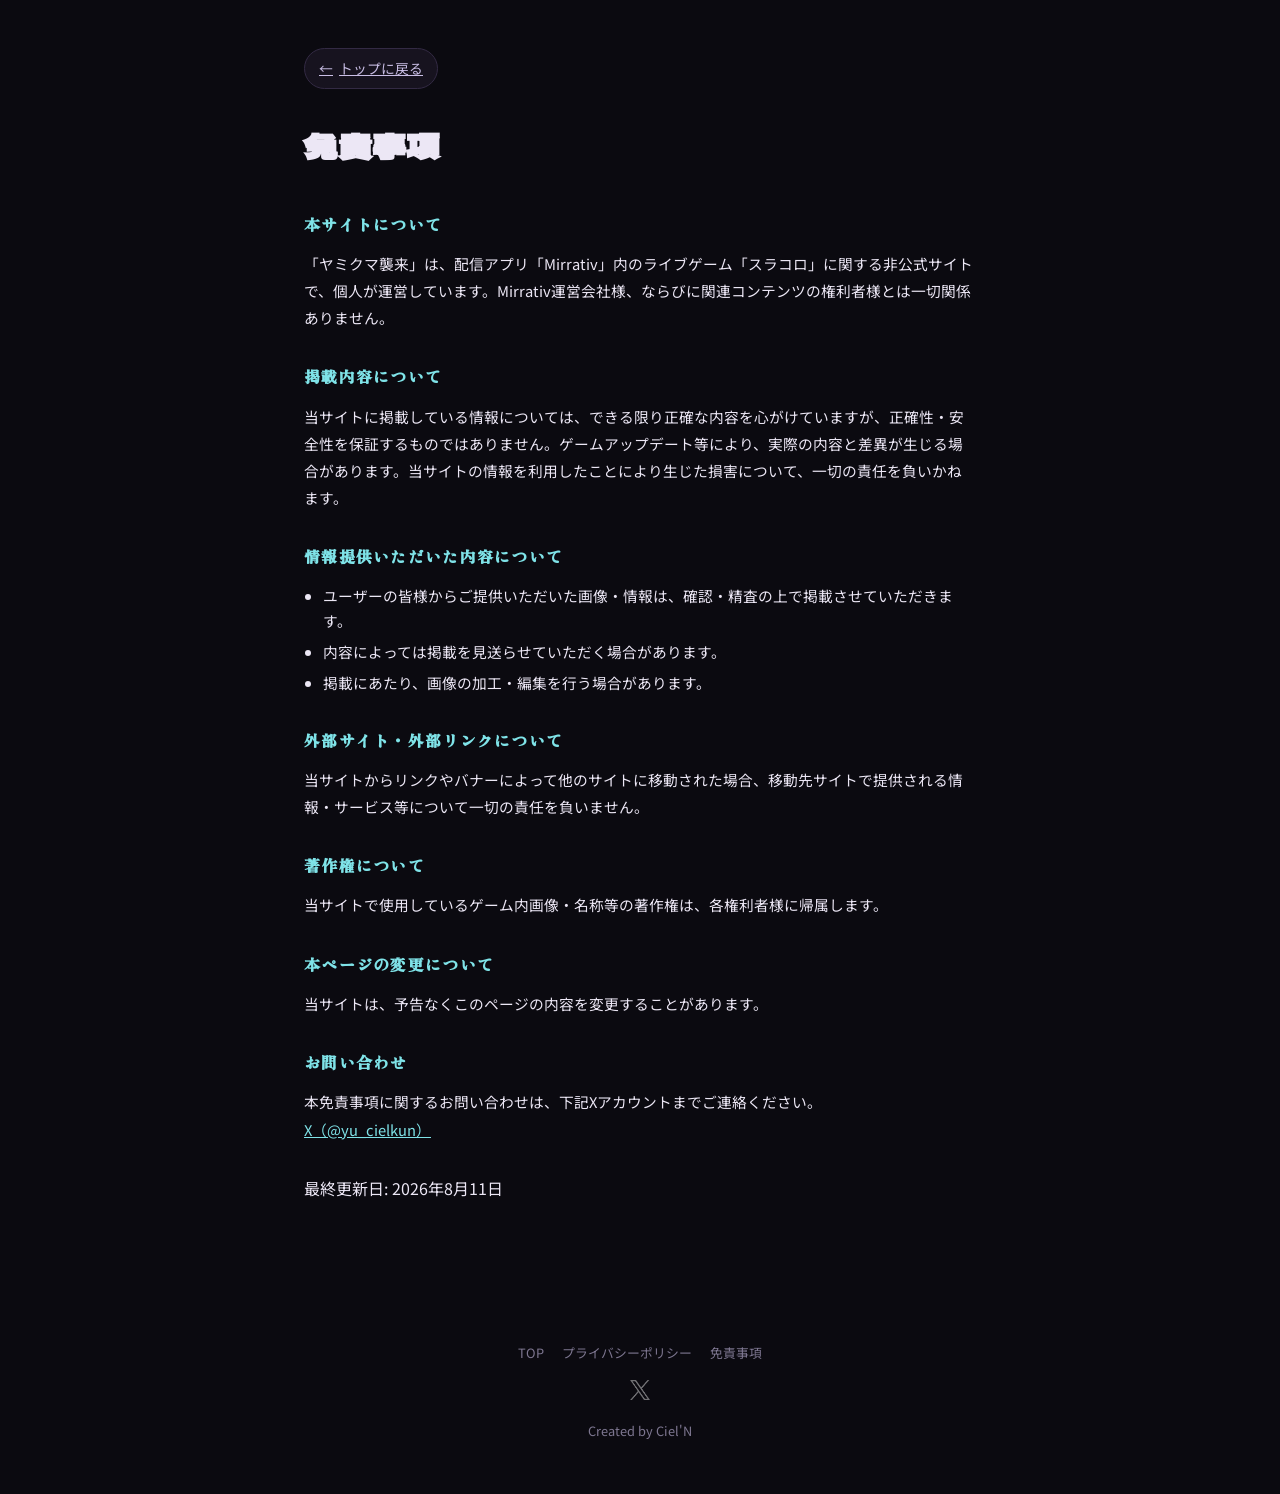
==== commit a52ab06e: "ヤミクマ判別ゲームを実装" ====
--- a/disclaimer.html
+++ b/disclaimer.html
@@ -17,7 +17,7 @@
   <link rel="preconnect" href="https://fonts.googleapis.com">
   <link rel="preconnect" href="https://fonts.gstatic.com" crossorigin>
   <link href="https://fonts.googleapis.com/css2?family=Dela+Gothic+One&family=Zen+Antique&family=Noto+Sans+JP:wght@400;500;700;900&display=swap" rel="stylesheet">
-  <link rel="stylesheet" href="style.css?v=0.0.1">
+  <link rel="stylesheet" href="style.css?v=0.0.2">
 </head>
 <body>
 
--- a/style.css
+++ b/style.css
@@ -203,18 +203,10 @@
 
 .briefing__icon { color: var(--spirit); flex-shrink: 0; }
 
-.briefing-note {
-  margin-top: 28px;
-  color: var(--lilac);
-  opacity: .65;
-  font-size: .82rem;
-  text-align: center;
-}
-
 .report-btn {
   display: block;
   width: fit-content;
-  margin: 18px auto 0;
+  margin: 25px auto 0;
   padding: 11px 26px;
   background: var(--spirit);
   border: none;
@@ -296,6 +288,52 @@
   .monster-card { transition: none; }
 }
 
+/* ヤミクマ本体（一覧とは独立した単体リンク） */
+.yamikuma-divider {
+  display: flex;
+  align-items: center;
+  gap: 14px;
+  margin: 32px 0 20px;
+  color: var(--spirit);
+}
+
+.yamikuma-divider::before,
+.yamikuma-divider::after {
+  content: "";
+  flex: 1;
+  height: 1px;
+  background: linear-gradient(90deg, transparent, var(--spirit), transparent);
+}
+
+.yamikuma-divider__label {
+  font-family: var(--font-label);
+  font-size: .74rem;
+  letter-spacing: .2em;
+  white-space: nowrap;
+}
+
+.yamikuma-standalone {
+  display: flex;
+  justify-content: center;
+}
+
+.monster-card--yamikuma {
+  width: 100%;
+  max-width: 240px;
+  border-color: var(--spirit);
+  box-shadow: 0 0 24px rgba(130, 87, 232, .35);
+}
+
+.monster-card--yamikuma:hover,
+.monster-card--yamikuma:focus-visible {
+  box-shadow: 0 10px 32px rgba(130, 87, 232, .5);
+}
+
+.monster-card--yamikuma .monster-card__tag {
+  color: var(--spirit);
+  opacity: 1;
+}
+
 /* ==========================================================
     詳細ビュー（異変状態）
     ========================================================== */
@@ -312,14 +350,17 @@
   .view--detail { animation: none; }
 }
 
+.back-link-row {
+  display: flex;
+  justify-content: flex-end;
+  margin-top: 32px;
+  margin-right: 8px;
+}
+
 .back-link {
   display: inline-flex;
   align-items: center;
   gap: 6px;
-  position: fixed;
-  right: 20px;
-  bottom: 20px;
-  z-index: 40;
   padding: 8px 14px;
   background: var(--ink);
   border: 1px solid var(--fur-line);
@@ -327,13 +368,10 @@
   color: var(--lilac);
   font-size: .86rem;
   cursor: pointer;
-  box-shadow: 0 4px 16px rgba(0, 0, 0, .35);
   transition: border-color .15s ease, color .15s ease;
 }
 
 .back-link:hover { border-color: var(--wisp); color: var(--wisp); }
-
-.back-link[hidden] { display: none; }
 
 .detail-head {
   text-align: center;
@@ -358,6 +396,90 @@
   max-width: 520px;
   color: var(--lilac);
   font-size: .88rem;
+}
+
+#yamikumaView {
+  min-height: 100vh;
+}
+
+.yamikuma-figure {
+  max-width: 260px;
+  margin: 0 auto 32px;
+}
+
+.yamikuma-figure svg,
+.yamikuma-figure img {
+  width: 100%;
+  height: auto;
+  display: block;
+}
+
+.yamikuma-tags {
+  display: flex;
+  flex-wrap: wrap;
+  justify-content: center;
+  gap: 26px;
+  margin: 0 auto 30px;
+  max-width: 420px;
+}
+
+.yamikuma-tag {
+  padding: 6px 16px;
+  border-radius: 6px;
+  font-family: var(--font-label);
+  font-size: .82rem;
+  font-weight: 700;
+  white-space: nowrap;
+}
+
+.yamikuma-tag--action {
+  background: #f2b64c;
+  color: #fff;
+}
+
+.yamikuma-tag--title {
+  background: #e2531f;
+  color: #fff;
+}
+
+.yamikuma-stats {
+  width: 100%;
+  max-width: 420px;
+  margin: 0 auto;
+  border-collapse: separate;
+  border-spacing: 0;
+  background: var(--ink);
+  border: 1px solid var(--fur-line);
+  border-top: 3px solid var(--spirit);
+  border-radius: 4px;
+  overflow: hidden;
+}
+
+.yamikuma-stats th,
+.yamikuma-stats td {
+  padding: 12px 8px;
+  text-align: center;
+  border-left: 1px solid var(--fur-line);
+}
+
+.yamikuma-stats th:first-child,
+.yamikuma-stats td:first-child {
+  border-left: none;
+}
+
+.yamikuma-stats th {
+  font-family: var(--font-label);
+  font-size: .74rem;
+  font-weight: 400;
+  letter-spacing: .08em;
+  color: var(--lilac);
+  border-bottom: 1px solid var(--fur-line);
+}
+
+.yamikuma-stats td {
+  font-family: var(--font-display);
+  font-size: 1.2rem;
+  color: var(--spirit);
 }
 
 .detail-section { margin-bottom: 40px; }
@@ -506,10 +628,15 @@
   backdrop-filter: blur(4px);
 }
 
+.modal__panel-wrap {
+  position: relative;
+  width: 100%;
+  max-width: 620px;
+}
+
 .modal__panel {
   position: relative;
   width: 100%;
-  max-width: 620px;
   max-height: 88vh;
   overflow-y: auto;
   padding: 28px;
@@ -518,6 +645,7 @@
   border-radius: 8px;
   box-shadow: 0 20px 60px rgba(0, 0, 0, .5), 0 0 40px rgba(130, 87, 232, .2);
   animation: modal-in .2s ease both;
+  touch-action: pan-y;
 }
 
 @keyframes modal-in {
@@ -527,6 +655,26 @@
 
 @media (prefers-reduced-motion: reduce) {
   .modal__panel { animation: none; }
+}
+
+/* スワイプ・ドラッグで隣の画像へ追従するための3ペイン（前/現在/次）構造 */
+.modal__viewport {
+  position: relative;
+  overflow: hidden;
+  touch-action: pan-y;
+}
+
+.modal__track {
+  display: flex;
+  width: 300%;
+  align-items: flex-start;
+  transform: translateX(calc(-100% / 3));
+}
+
+.modal__body {
+  flex: 0 0 calc(100% / 3);
+  width: calc(100% / 3);
+  box-sizing: border-box;
 }
 
 .modal__close {
@@ -542,9 +690,61 @@
   font-size: 1.2rem;
   line-height: 1;
   cursor: pointer;
+  z-index: 2;
 }
 
 .modal__close:hover { border-color: var(--wisp); color: var(--wisp); }
+
+/* 隣接画像へのナビゲーション矢印（modal__panelの枠外・下側に表示）
+   left/rightで個別に絶対配置することで、片方だけ表示される場合でも
+   本来の側（前へ＝左／次へ＝右）からずれないようにする */
+.modal__nav {
+  position: absolute;
+  top: 100%;
+  left: 0;
+  right: 0;
+  height: 44px;
+  margin-top: 14px;
+  pointer-events: none;
+}
+
+.modal__nav-btn {
+  position: absolute;
+  top: 0;
+  pointer-events: auto;
+  width: 44px;
+  height: 44px;
+  display: flex;
+  align-items: center;
+  justify-content: center;
+  border-radius: 50%;
+  border: 1px solid var(--spirit);
+  background: var(--ink);
+  color: var(--lilac);
+  font-size: 1.4rem;
+  font-weight: 700;
+  line-height: 1;
+  cursor: pointer;
+  animation: modal-nav-pulse 1.8s ease-in-out infinite;
+}
+
+.modal__nav-btn--prev { left: 4px; }
+.modal__nav-btn--next { right: 4px; }
+
+.modal__nav-btn[hidden] { display: none; }
+
+.modal__nav-btn:hover { background: var(--spirit); color: #fff; }
+
+.modal__nav-btn:focus-visible { outline: 2px solid var(--wisp); outline-offset: 2px; }
+
+@keyframes modal-nav-pulse {
+  0%, 100% { box-shadow: 0 0 6px 0 rgba(130, 87, 232, .4); border-color: var(--spirit); }
+  50%      { box-shadow: 0 0 16px 6px rgba(130, 87, 232, .85); border-color: var(--lilac); }
+}
+
+@media (prefers-reduced-motion: reduce) {
+  .modal__nav-btn { animation: none; }
+}
 
 .modal__figure {
   max-width: 320px;
@@ -552,7 +752,7 @@
 }
 
 .modal__figure img,
-.modal__figure svg { width: 100%; height: auto; display: block; }
+.modal__figure svg { width: 100%; aspect-ratio: 1 / 1; object-fit: contain; display: block; }
 
 .modal__caption {
   margin: 16px 0 0;
@@ -582,6 +782,15 @@
 }
 
 .modal__compare-item { text-align: center; }
+
+.modal__compare-trigger {
+  display: block;
+  width: 100%;
+  padding: 0;
+  border: 0;
+  background: none;
+  cursor: pointer;
+}
 
 .modal__compare-label {
   display: block;
@@ -595,7 +804,7 @@
 .modal__compare-item:last-child .modal__compare-label { color: var(--spirit); }
 
 .modal__compare-item img,
-.modal__compare-item svg { width: 100%; height: auto; display: block; border-radius: 4px; }
+.modal__compare-item svg { width: 100%; aspect-ratio: 1 / 1; object-fit: contain; display: block; border-radius: 4px; }
 
 .modal__point {
   margin: 0;
@@ -821,6 +1030,11 @@
   .modal__figure { max-width: 240px; }
   .modal__compare { gap: 8px; }
   .modal__compare-label { font-size: .68rem; }
+  .modal__nav { margin-top: 10px; }
+  .modal__nav-btn { width: 38px; height: 38px; font-size: 1.2rem; }
 
   .ticker__item { font-size: .92rem; }
-}
+
+  .yamikuma-stats th { font-size: .6rem; padding: 10px 4px; }
+  .yamikuma-stats td { font-size: 1rem; padding: 10px 4px; }
+}
